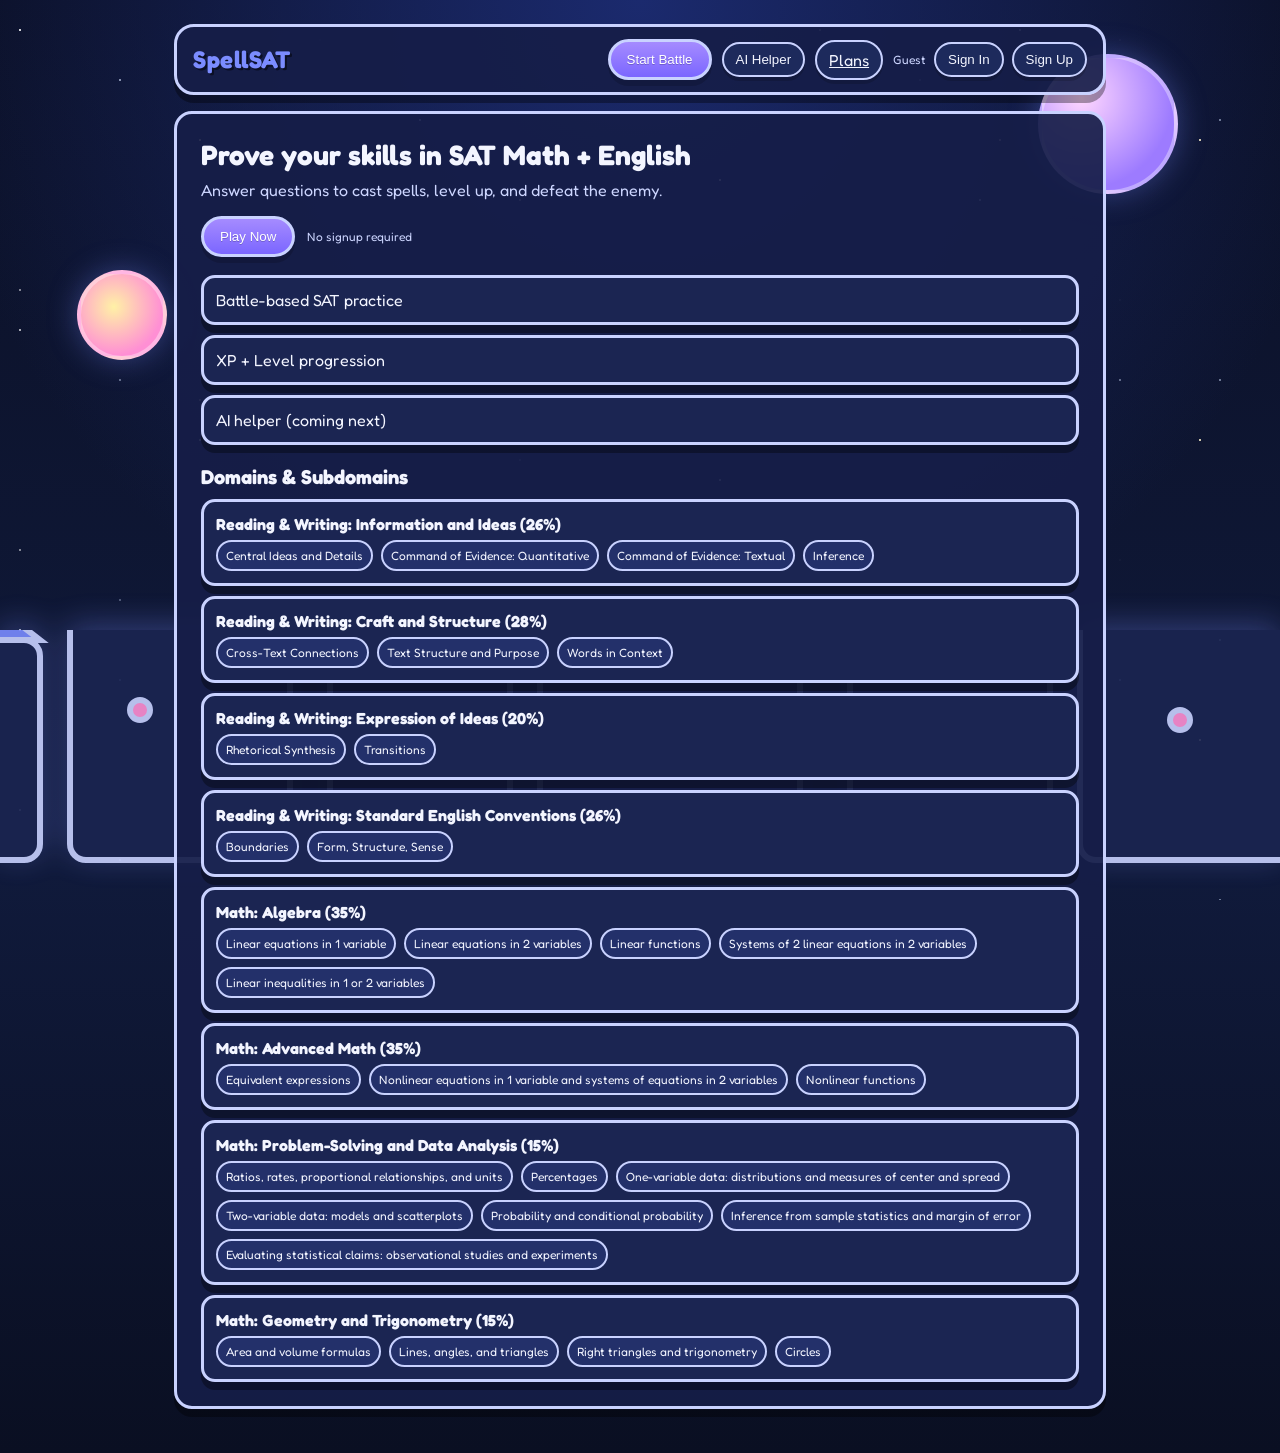
==== index.html @ be2117bb "Add project files" ====
<!doctype html>
<html lang="en">
  <head>
    <meta charset="UTF-8" />
    <meta name="viewport" content="width=device-width, initial-scale=1.0"/>
    <title>SpellSAT Battle</title>
    <link rel="preconnect" href="https://fonts.googleapis.com" />
    <link rel="preconnect" href="https://fonts.gstatic.com" crossorigin />
    <link href="https://fonts.googleapis.com/css2?family=Fredoka:wght@400;600;700&display=swap" rel="stylesheet" />
    <link rel="stylesheet" href="styles.css" />
  </head>
  <body>
    <div class="space-sky" aria-hidden="true">
      <div class="stars stars-1"></div>
      <div class="stars stars-2"></div>
      <div class="planet planet-1"></div>
      <div class="planet planet-2"></div>
      <div class="planet planet-3"></div>
      <div class="celestial-city"></div>
    </div>
    <main class="container">
      <header class="topbar">
        <div class="logo">SpellSAT</div>
        <div class="top-actions">
          <button id="startBtn" class="primary">Start Battle</button>
          <button id="aiToggleBtn" class="ghost">AI Helper</button>
          <a href="subscription.html" class="ghost">Plans</a>
          <button id="copyLinkBtn" class="ghost hidden">Copy Challenge Link</button>
          <div class="auth">
            <span id="userLabel" class="muted">Guest</span>
            <button id="signInBtn" class="ghost">Sign In</button>
            <button id="signUpBtn" class="ghost">Sign Up</button>
            <button id="signOutBtn" class="ghost hidden">Sign Out</button>
          </div>
        </div>
      </header>

      <section id="landing" class="landing">
        <div class="hero">
          <h1>Prove your skills in SAT Math + English</h1>
          <p>Answer questions to cast spells, level up, and defeat the enemy.</p>
          <div class="hero-cta">
            <button id="startBtnHero" class="primary">Play Now</button>
            <span class="muted">No signup required</span>
          </div>
        </div>
        <div class="features">
          <div class="feature-card">Battle-based SAT practice</div>
          <div class="feature-card">XP + Level progression</div>
          <div class="feature-card">AI helper (coming next)</div>
        </div>
        <div class="domain-section">
          <h2>Domains & Subdomains</h2>
          <div id="domainList" class="domain-list"></div>
        </div>
      </section>

      <section id="gameView" class="hidden">
        <nav class="tab-bar" aria-label="Game tabs">
          <button class="tab-btn active" data-tab="battleTab" type="button">Battle</button>
          <button class="tab-btn" data-tab="optionsTab" type="button">Options</button>
        </nav>

        <section id="battleTab" class="tab-panel">
          <section class="practice-panel">
            <div class="practice-row">
              <div class="practice-group">
                <label for="subjectSelect">Section</label>
                <select id="subjectSelect"></select>
              </div>
              <div class="practice-group">
                <label for="domainSelect">Domain</label>
                <select id="domainSelect"></select>
              </div>
              <div class="practice-group">
                <label for="subdomainSelect">Subdomain</label>
                <select id="subdomainSelect"></select>
              </div>
              <div class="practice-group">
                <label for="battleModeSelect">Battle Mode</label>
                <select id="battleModeSelect">
                  <option value="bot">AI Bot</option>
                  <option value="dragon">Dragon</option>
                  <option value="friend">Friend</option>
                </select>
              </div>
              <button id="startRoundBtn" class="primary">Start Round</button>
            </div>
            <div id="selectionStats" class="selection-stats"></div>
          </section>

          <section class="battle" id="battleArena">
        <div class="fighter">
          <div class="label">You</div>
          <div class="avatar" id="playerAvatar">
            <div class="avatar-hair"></div>
            <div class="avatar-face"></div>
            <div class="avatar-eyes"></div>
            <div class="avatar-mouth"></div>
            <div class="avatar-accessory"></div>
            <div class="avatar-body"></div>
          </div>
          <div class="pet-display">
            <div class="pet" id="playerPet"></div>
            <span id="playerPetName">Owl</span>
          </div>
          <div class="hp-bar">
            <div id="playerHPFill" class="hp-fill"></div>
          </div>
          <div id="playerHPText" class="hp-text">HP 100</div>
        </div>

        <div class="vs">VS</div>
        <div class="sword-slash" id="swordSlash"></div>

        <div class="fighter">
          <div class="label" id="enemyLabel">Enemy</div>
          <div class="enemy-visuals">
            <div class="enemy-icon" id="enemyIcon">🤖</div>
            <div class="dragon hidden" id="dragon">
              <div class="dragon-body"></div>
              <div class="dragon-wing left"></div>
              <div class="dragon-wing right"></div>
              <div class="dragon-head"></div>
              <div class="dragon-fire" id="dragonFire"></div>
            </div>
          </div>
          <div class="hp-bar">
            <div id="enemyHPFill" class="hp-fill"></div>
          </div>
          <div id="enemyHPText" class="hp-text">HP 100</div>
        </div>
      </section>

        <section class="status">
          <div>Level: <span id="levelText">1</span></div>
          <div>XP: <span id="xpText">0</span>/50</div>
          <div>Spell: <span id="spellText">Spark</span></div>
          <div>Time: <span id="timeText">0:00</span></div>
          <div>Streak: <span id="streakText">0</span> days</div>
          <div>Consistency: <span id="consistencyText">0</span> days</div>
        </section>

        <section class="question-card">
          <div id="questionText" class="question">Loading...</div>
          <div id="answers" class="answers"></div>
        </section>

        <section id="aiPanel" class="ai-helper floating hidden">
          <div id="aiDragHandle" class="ai-header">
            <div class="ai-title">AI Helper</div>
            <div class="ai-header-actions">
              <div class="ai-badge">SAT-only • Demo mode</div>
              <button id="aiCloseBtn" class="ghost">Close</button>
            </div>
          </div>
          <p class="muted">Ask for a hint or explanation for the current question.</p>
          <textarea id="aiInput" rows="3" placeholder="Example: Give me a hint for this question"></textarea>
          <div class="ai-actions">
            <button id="aiHintBtn" class="ghost">Hint</button>
            <button id="aiExplainBtn" class="primary">Explain</button>
          </div>
          <div id="aiResponse" class="ai-response"></div>
        </section>

        <section id="message" class="message"></section>

        <section id="endScreen" class="end-screen hidden">
          <h2 id="endTitle">You Win 🎉</h2>
          <p id="endStats"></p>
          <button id="playAgainBtn" class="primary">Play Again</button>
        </section>
        </section>

        <section id="optionsTab" class="tab-panel hidden">
          <section class="avatar-panel">
          <h3>Your Character</h3>
          <div class="avatar-customizer">
            <div class="avatar-preview">
              <div class="avatar" id="avatarPreview">
                <div class="avatar-hair"></div>
                <div class="avatar-face"></div>
                <div class="avatar-eyes"></div>
                <div class="avatar-mouth"></div>
                <div class="avatar-accessory"></div>
                <div class="avatar-body"></div>
              </div>
              <div class="pet-preview">
                <div class="pet" id="petPreview"></div>
                <span id="petPreviewName">Owl</span>
              </div>
            </div>
            <div class="avatar-controls">
              <label for="genderSelect">Gender</label>
              <select id="genderSelect">
                <option value="neutral">Neutral</option>
                <option value="boy">Boy</option>
                <option value="girl">Girl</option>
              </select>

              <label for="skinColor">Skin</label>
              <input id="skinColor" type="color" value="#f2c9a0" />

              <label for="hairColor">Hair</label>
              <input id="hairColor" type="color" value="#3b2f2f" />

              <label for="outfitColor">Outfit</label>
              <input id="outfitColor" type="color" value="#8a7bff" />

              <label for="accessorySelect">Accessory</label>
              <select id="accessorySelect">
                <option value="none">None</option>
                <option value="hat">Hat</option>
                <option value="glasses">Glasses</option>
                <option value="crown">Crown</option>
              </select>

              <label for="petSelect">Pet</label>
              <select id="petSelect">
                <option value="owl">Owl</option>
                <option value="cat">Cat</option>
                <option value="dog">Dog</option>
                <option value="dragon">Dragon</option>
                <option value="fox">Fox</option>
                <option value="turtle">Turtle</option>
              </select>

              <label for="petColor">Pet Color</label>
              <input id="petColor" type="color" value="#7cf9a2" />

              <label for="friendIconSelect">Friend Icon</label>
              <select id="friendIconSelect">
                <option value="wizard">Wizard</option>
                <option value="knight">Knight</option>
                <option value="archer">Archer</option>
                <option value="alien">Alien</option>
                <option value="robot">Robot</option>
                <option value="cat">Cat</option>
              </select>
            </div>
          </div>
          </section>

          <section class="progress-panel">
            <h3>Progress Tracker</h3>
            <div id="progressList"></div>
          </section>
        </section>

        <div id="levelUpPopup" class="levelup hidden">LEVEL UP!</div>
        <canvas id="confettiCanvas"></canvas>
      </section>

    </main>

    <script src="app.js"></script>
  </body>
</html>
---- styles.css ----
* { box-sizing: border-box; }
:root {
  --bg-space: #0b1026;
  --bg-space-deep: #101a3b;
  --panel: rgba(22, 30, 72, 0.92);
  --panel-strong: #1d2a5c;
  --ink: #f3f5ff;
  --accent: #7b8cff;
  --accent-2: #ff8fd4;
  --accent-3: #7cf2b6;
  --outline: #c9d2ff;
  --shadow: 0 8px 0 rgba(0, 0, 0, 0.35);
}
body {
  margin: 0;
  font-family: "Fredoka", system-ui, -apple-system, Segoe UI, sans-serif;
  color: var(--ink);
  background:
    radial-gradient(circle at top, #1b2a6e 0%, rgba(27, 42, 110, 0) 45%),
    linear-gradient(180deg, var(--bg-space) 0%, var(--bg-space-deep) 60%, #0a0f22 100%);
  position: relative;
}
.space-sky {
  position: fixed;
  inset: 0;
  pointer-events: none;
  z-index: 0;
}
.stars {
  position: absolute;
  inset: 0;
  background-image:
    radial-gradient(2px 2px at 20px 30px, #ffffffcc 40%, transparent 60%),
    radial-gradient(1.5px 1.5px at 120px 80px, #d6e4ffcc 40%, transparent 60%),
    radial-gradient(1.8px 1.8px at 200px 140px, #fff4cc 40%, transparent 60%),
    radial-gradient(1.2px 1.2px at 320px 40px, #ffffffcc 40%, transparent 60%),
    radial-gradient(2px 2px at 420px 120px, #d6e4ffcc 40%, transparent 60%),
    radial-gradient(1.4px 1.4px at 520px 200px, #fff 40%, transparent 60%),
    radial-gradient(1.6px 1.6px at 640px 60px, #cfd8ffcc 40%, transparent 60%),
    radial-gradient(2px 2px at 720px 180px, #ffffffcc 40%, transparent 60%),
    radial-gradient(1.2px 1.2px at 860px 90px, #fff 40%, transparent 60%),
    radial-gradient(1.8px 1.8px at 980px 200px, #e8f0ffcc 40%, transparent 60%);
  opacity: 0.8;
  background-size: 1000px 300px;
  animation: twinkle 6s linear infinite;
}
.stars-2 {
  opacity: 0.6;
  background-size: 800px 260px;
  animation-duration: 10s;
}
.planet {
  position: absolute;
  border-radius: 50%;
  border: 4px solid rgba(255, 255, 255, 0.35);
  box-shadow: 0 0 30px rgba(123, 140, 255, 0.35);
}
.planet-1 {
  width: 140px;
  height: 140px;
  background: radial-gradient(circle at 30% 30%, #ffd6ff, #9d7bff 70%);
  top: 6vh;
  right: 8vw;
}
.planet-2 {
  width: 90px;
  height: 90px;
  background: radial-gradient(circle at 40% 40%, #fff1a6, #ff8fd4 70%);
  top: 30vh;
  left: 6vw;
}
.planet-3 {
  width: 60px;
  height: 60px;
  background: radial-gradient(circle at 40% 40%, #a7f3ff, #59b7ff 70%);
  bottom: 14vh;
  right: 18vw;
}
.celestial-city {
  position: absolute;
  left: 0;
  right: 0;
  bottom: 0;
  height: 30vh;
  background-image:
    url("data:image/svg+xml;utf8,<svg xmlns='http://www.w3.org/2000/svg' width='1600' height='400' viewBox='0 0 1600 400'><rect width='1600' height='400' fill='none'/><g fill='%231b2552' stroke='%23c9d2ff' stroke-width='6'><rect x='20' y='140' width='180' height='220' rx='16'/><rect x='230' y='100' width='220' height='260' rx='16'/><rect x='490' y='160' width='180' height='200' rx='16'/><rect x='700' y='80' width='260' height='280' rx='16'/><rect x='1010' y='140' width='200' height='220' rx='16'/><rect x='1240' y='110' width='240' height='250' rx='16'/></g><g fill='%237b8cff' stroke='%23c9d2ff' stroke-width='6'><polygon points='20,140 110,70 200,140'/><polygon points='230,100 340,30 450,100'/><polygon points='490,160 580,120 670,160'/><polygon points='700,80 830,10 960,80'/><polygon points='1010,140 1110,90 1210,140'/><polygon points='1240,110 1360,40 1480,110'/></g><g fill='%23ff8fd4' stroke='%23c9d2ff' stroke-width='6'><circle cx='120' cy='220' r='10'/><circle cx='300' cy='210' r='10'/><circle cx='540' cy='240' r='10'/><circle cx='760' cy='210' r='10'/><circle cx='1080' cy='240' r='10'/><circle cx='1340' cy='220' r='10'/></g></svg>");
  background-repeat: repeat-x;
  background-position: bottom center;
  background-size: 1600px 400px;
  filter: drop-shadow(0 -6px 16px rgba(123, 140, 255, 0.35));
  opacity: 0.9;
}
@keyframes twinkle {
  0%, 100% { opacity: 0.7; }
  50% { opacity: 1; }
}
.container { max-width: 980px; margin: 0 auto; padding: 24px; position: relative; z-index: 1; }
.topbar {
  display: flex;
  justify-content: space-between;
  align-items: center;
  margin-bottom: 16px;
  background: var(--panel);
  border: 3px solid var(--outline);
  border-radius: 20px;
  padding: 12px 16px;
  box-shadow: var(--shadow);
}
.logo {
  font-weight: 800;
  font-size: 24px;
  letter-spacing: 0.5px;
  color: var(--accent);
  text-shadow: 2px 2px 0 #0b0f24;
}
.top-actions { display: flex; gap: 10px; align-items: center; flex-wrap: wrap; }
.auth { display: flex; gap: 8px; align-items: center; }
.tab-bar {
  display: flex;
  gap: 10px;
  margin: 6px 0 14px;
}
.tab-btn {
  background: #1b2552;
  border: 2px solid var(--outline);
  color: #cdd6ff;
  padding: 8px 14px;
  border-radius: 999px;
  cursor: pointer;
  box-shadow: 0 4px 0 rgba(0, 0, 0, 0.18);
  transition: transform 0.06s ease, box-shadow 0.06s ease;
}
.tab-btn:hover { transform: translateY(-1px); }
.tab-btn:active { transform: translateY(2px); box-shadow: 0 2px 0 rgba(0, 0, 0, 0.18); }
.tab-btn.active {
  background: linear-gradient(180deg, #a58bff, #7b66ff);
  color: #fff;
}
.tab-panel { display: block; }
.ghost {
  background: var(--panel-strong);
  border: 2px solid var(--outline);
  color: var(--ink);
  padding: 8px 12px;
  border-radius: 999px;
  cursor: pointer;
  box-shadow: 0 4px 0 rgba(0, 0, 0, 0.15);
  transition: transform 0.06s ease, box-shadow 0.06s ease;
}
.ghost:hover { transform: translateY(-1px); }
.ghost:active { transform: translateY(2px); box-shadow: 0 2px 0 rgba(0, 0, 0, 0.15); }
.battle {
  display: grid;
  grid-template-columns: 1fr auto 1fr;
  gap: 16px;
  align-items: center;
  margin-bottom: 16px;
  position: relative;
}
.enemy-visuals {
  display: grid;
  place-items: center;
  min-height: 120px;
}
.enemy-icon {
  width: 76px;
  height: 76px;
  border-radius: 20px;
  border: 3px solid var(--outline);
  background: #1b2552;
  display: grid;
  place-items: center;
  font-size: 34px;
  box-shadow: var(--shadow);
}
.fighter {
  background: var(--panel);
  padding: 14px;
  border-radius: 16px;
  border: 3px solid var(--outline);
  box-shadow: var(--shadow);
}
.label { font-weight: 700; margin-bottom: 6px; }
.avatar {
  --skin: #f2c9a0;
  --hair: #3b2f2f;
  --outfit: #8a7bff;
  --pet: #7cf9a2;
  width: 64px;
  height: 64px;
  position: relative;
  margin: 6px 0 10px;
}
.avatar-face {
  position: absolute;
  inset: 12px 14px 22px 14px;
  background: var(--skin);
  border: 3px solid var(--outline);
  border-radius: 12px;
}
.avatar-eyes {
  position: absolute;
  top: 26px;
  left: 22px;
  width: 6px;
  height: 6px;
  background: #1b1b36;
  border-radius: 50%;
  box-shadow: 14px 0 0 #1b1b36;
}
.avatar-mouth {
  position: absolute;
  top: 34px;
  left: 26px;
  width: 12px;
  height: 6px;
  border-bottom: 3px solid #1b1b36;
  border-radius: 0 0 10px 10px;
}
.avatar-hair {
  position: absolute;
  inset: 6px 10px 32px 10px;
  background: var(--hair);
  border: 3px solid var(--outline);
  border-bottom: none;
  border-radius: 14px 14px 10px 10px;
}
.avatar-body {
  position: absolute;
  left: 10px;
  right: 10px;
  bottom: 0;
  height: 20px;
  background: var(--outfit);
  border: 3px solid var(--outline);
  border-radius: 12px 12px 14px 14px;
}
.avatar-accessory {
  position: absolute;
  inset: 8px 12px auto 12px;
  height: 16px;
  border-radius: 999px;
  display: none;
}
.avatar.hat .avatar-accessory {
  display: block;
  background: #ffd166;
  border: 3px solid var(--outline);
}
.avatar.glasses .avatar-accessory {
  display: block;
  border: 3px solid var(--outline);
  background: transparent;
  box-shadow:
    16px 0 0 0 transparent,
    16px 0 0 3px var(--outline);
}
.avatar.crown .avatar-accessory {
  display: block;
  background: #ffe066;
  border: 3px solid var(--outline);
  clip-path: polygon(0 100%, 12% 20%, 25% 100%, 50% 20%, 75% 100%, 88% 20%, 100% 100%);
}
.avatar.gender-boy .avatar-hair { border-radius: 8px 8px 10px 10px; }
.avatar.gender-girl .avatar-hair { inset: 6px 8px 26px 8px; border-radius: 16px; }
.avatar-preview .avatar { width: 88px; height: 88px; }
.pet-display,
.pet-preview {
  display: flex;
  align-items: center;
  gap: 8px;
  margin-top: 6px;
  font-size: 12px;
  color: #cdd6ff;
}
.pet {
  width: 34px;
  height: 34px;
  border-radius: 12px;
  background: var(--pet);
  border: 3px solid var(--outline);
  position: relative;
  box-shadow: 0 4px 0 rgba(0, 0, 0, 0.2);
}
.pet.none { display: none; }
.pet::after {
  content: "";
  position: absolute;
  top: 12px;
  left: 10px;
  width: 4px;
  height: 4px;
  background: #1b1b36;
  border-radius: 50%;
  box-shadow: 10px 0 0 #1b1b36;
}
.pet.owl { border-radius: 50%; }
.pet.owl::before {
  content: "";
  position: absolute;
  top: 18px;
  left: 9px;
  width: 16px;
  height: 6px;
  border-bottom: 3px solid #1b1b36;
  border-radius: 0 0 10px 10px;
}
.pet.cat::before,
.pet.cat::after {
  content: "";
  position: absolute;
  top: -8px;
  width: 10px;
  height: 10px;
  background: var(--pet);
  border: 3px solid var(--outline);
  border-bottom: none;
  border-radius: 6px 6px 0 0;
}
.pet.cat::before { left: 2px; }
.pet.cat::after { right: 2px; }
.pet.dog::before,
.pet.dog::after {
  content: "";
  position: absolute;
  top: -2px;
  width: 8px;
  height: 12px;
  background: var(--pet);
  border: 3px solid var(--outline);
  border-radius: 8px;
}
.pet.dog::before { left: -2px; }
.pet.dog::after { right: -2px; }
.pet.dragon::before {
  content: "";
  position: absolute;
  top: -8px;
  left: 6px;
  width: 22px;
  height: 10px;
  background: #ffd166;
  border: 3px solid var(--outline);
  clip-path: polygon(0 100%, 20% 10%, 40% 100%, 60% 10%, 80% 100%, 100% 10%);
}
.pet.fox::before,
.pet.fox::after {
  content: "";
  position: absolute;
  top: -6px;
  width: 10px;
  height: 10px;
  background: #ffb87a;
  border: 3px solid var(--outline);
  border-bottom: none;
  border-radius: 8px 8px 0 0;
}
.pet.fox::before { left: 1px; }
.pet.fox::after { right: 1px; }
.pet.turtle::before {
  content: "";
  position: absolute;
  inset: 6px;
  border: 3px solid rgba(0,0,0,0.2);
  border-radius: 10px;
}
.hp-bar {
  width: 100%;
  height: 18px;
  background: #2a366b;
  border-radius: 999px;
  border: 2px solid var(--outline);
  overflow: hidden;
}
.hp-fill { height: 100%; background: linear-gradient(90deg, #7cf9a2, #3cd67b); transition: width 0.2s; }
.hp-text { margin-top: 6px; font-size: 12px; color: #cdd6ff; }
.vs {
  font-weight: 800;
  color: var(--accent);
  background: var(--panel);
  border: 3px solid var(--outline);
  border-radius: 999px;
  padding: 6px 12px;
  box-shadow: var(--shadow);
}

.status {
  display: flex;
  flex-wrap: wrap;
  gap: 10px 16px;
  justify-content: space-between;
  background: var(--panel);
  padding: 12px 14px;
  border-radius: 16px;
  margin-bottom: 16px;
  border: 3px solid var(--outline);
  box-shadow: var(--shadow);
}

.question-card {
  background: var(--panel);
  padding: 20px;
  border-radius: 18px;
  margin-bottom: 12px;
  border: 3px solid var(--outline);
  box-shadow: var(--shadow);
}
.question { font-size: 18px; margin-bottom: 14px; }
.answers { display: grid; gap: 10px; }
.answer-btn {
  background: #23306a;
  border: 3px solid var(--outline);
  color: var(--ink);
  padding: 12px;
  border-radius: 14px;
  text-align: left;
  cursor: pointer;
  box-shadow: 0 6px 0 rgba(0, 0, 0, 0.12);
  transition: transform 0.06s ease, box-shadow 0.06s ease;
}
.answer-btn:hover { transform: translateY(-1px); }
.answer-btn:active { transform: translateY(2px); box-shadow: 0 3px 0 rgba(0, 0, 0, 0.12); }

.message { min-height: 28px; margin: 8px 0 4px; text-align: center; font-weight: 700; }
.message.attack { color: #7cf2b6; }
.message.ouch { color: #ff8a8a; }

.end-screen {
  background: var(--panel);
  padding: 20px;
  border-radius: 16px;
  text-align: center;
  border: 3px solid var(--outline);
  box-shadow: var(--shadow);
}

.ai-helper {
  background: var(--panel);
  border: 3px solid var(--outline);
  padding: 16px;
  border-radius: 16px;
  margin-bottom: 12px;
  box-shadow: var(--shadow);
}
.ai-header {
  display: flex;
  justify-content: space-between;
  align-items: center;
  margin-bottom: 6px;
  cursor: grab;
}
.ai-header:active { cursor: grabbing; }
.ai-title { font-weight: 700; }
.ai-badge {
  font-size: 12px;
  color: var(--ink);
  border: 2px solid var(--outline);
  padding: 4px 8px;
  border-radius: 999px;
  background: #23306a;
}
.ai-helper textarea {
  width: 100%;
  background: #1b2552;
  color: var(--ink);
  border: 2px solid var(--outline);
  border-radius: 10px;
  padding: 10px;
  resize: vertical;
}
.ai-actions {
  display: flex;
  gap: 8px;
  margin: 10px 0 8px;
}
.ai-response {
  min-height: 40px;
  background: #1b2552;
  border: 2px dashed var(--outline);
  border-radius: 10px;
  padding: 10px;
  color: var(--ink);
  font-size: 14px;
}
.ai-header-actions {
  display: flex;
  align-items: center;
  gap: 8px;
}
.ai-helper.floating {
  position: fixed;
  right: 24px;
  bottom: 24px;
  width: min(360px, 92vw);
  z-index: 40;
  margin-bottom: 0;
}
.primary {
  background: linear-gradient(180deg, #a58bff, #7b66ff);
  border: 3px solid var(--outline);
  color: #fff;
  padding: 10px 16px;
  border-radius: 999px;
  cursor: pointer;
  box-shadow: 0 6px 0 rgba(0, 0, 0, 0.15);
  text-shadow: 0 1px 0 rgba(0, 0, 0, 0.2);
  transition: transform 0.06s ease, box-shadow 0.06s ease;
}
.primary:hover { transform: translateY(-1px); }
.primary:active { transform: translateY(2px); box-shadow: 0 3px 0 rgba(0, 0, 0, 0.15); }

.levelup {
  position: fixed;
  top: 20px;
  left: 50%;
  transform: translateX(-50%);
  background: var(--panel);
  padding: 10px 18px;
  border-radius: 999px;
  font-weight: 800;
  border: 3px solid var(--outline);
  box-shadow: var(--shadow);
}
.hidden { display: none; }
.muted { color: #cdd6ff; font-size: 12px; }

.landing {
  background: var(--panel);
  border-radius: 18px;
  padding: 24px;
  margin-bottom: 20px;
  border: 3px solid var(--outline);
  box-shadow: var(--shadow);
}
.hero h1 { margin: 0 0 8px; font-size: 28px; }
.hero p { margin: 0 0 16px; color: #cdd6ff; }
.hero-cta { display: flex; gap: 12px; align-items: center; }
.features { display: grid; gap: 10px; margin-top: 18px; }
.feature-card {
  background: #1b2552;
  border: 3px solid var(--outline);
  padding: 12px;
  border-radius: 14px;
  box-shadow: var(--shadow);
}

.domain-section { margin-top: 20px; }
.domain-section h2 { margin: 0 0 10px; font-size: 20px; }
.domain-list { display: grid; gap: 10px; }
.domain-card {
  background: #1b2552;
  border: 3px solid var(--outline);
  border-radius: 14px;
  padding: 12px;
  box-shadow: var(--shadow);
}
.domain-title { font-weight: 700; margin-bottom: 6px; }
.subdomain-list { display: flex; flex-wrap: wrap; gap: 8px; }
.subdomain-pill {
  background: #23306a;
  border: 2px solid var(--outline);
  padding: 6px 8px;
  border-radius: 999px;
  font-size: 12px;
}

.practice-panel {
  background: var(--panel);
  border-radius: 16px;
  padding: 12px;
  margin-bottom: 16px;
  border: 3px solid var(--outline);
  box-shadow: var(--shadow);
}

.avatar-panel {
  margin-top: 16px;
  background: var(--panel);
  border-radius: 16px;
  padding: 12px;
  border: 3px solid var(--outline);
  box-shadow: var(--shadow);
}
.avatar-customizer {
  display: grid;
  grid-template-columns: 120px 1fr;
  gap: 12px;
  align-items: center;
}
.avatar-preview {
  background: #1b2552;
  border: 3px solid var(--outline);
  border-radius: 16px;
  padding: 10px;
  display: grid;
  place-items: center;
  box-shadow: var(--shadow);
}
.pet-preview {
  margin-top: 8px;
  padding: 4px 10px;
  border-radius: 999px;
  background: #1b2552;
  border: 2px solid var(--outline);
  font-size: 12px;
}
.pet-display {
  display: inline-flex;
  align-items: center;
  gap: 6px;
  padding: 4px 10px;
  border-radius: 999px;
  background: #1b2552;
  border: 2px solid var(--outline);
  font-size: 12px;
  margin-bottom: 8px;
}
.avatar-controls {
  display: grid;
  grid-template-columns: repeat(2, minmax(0, 1fr));
  gap: 8px 12px;
  align-items: center;
}
.avatar-controls label { font-size: 12px; color: #cdd6ff; }
.avatar-controls input,
.avatar-controls select {
  background: #1b2552;
  color: var(--ink);
  border: 2px solid var(--outline);
  border-radius: 8px;
  padding: 6px;
}
.practice-row {
  display: grid;
  grid-template-columns: repeat(4, minmax(0, 1fr)) auto;
  gap: 10px;
  align-items: end;
}
.practice-group { display: flex; flex-direction: column; gap: 6px; }
.practice-group label { font-size: 12px; color: #cdd6ff; }
.practice-group select {
  background: #1b2552;
  color: var(--ink);
  border: 2px solid var(--outline);
  padding: 8px;
  border-radius: 8px;
}
.selection-stats { margin-top: 10px; color: #cdd6ff; font-size: 12px; }

.progress-panel {
  margin-top: 16px;
  background: var(--panel);
  border-radius: 16px;
  padding: 12px;
  border: 3px solid var(--outline);
  box-shadow: var(--shadow);
}
.progress-panel h3 { margin: 0 0 10px; }
.progress-domain { margin-bottom: 10px; }
.progress-domain-title { font-weight: 700; margin-bottom: 6px; }
.progress-item {
  display: flex;
  justify-content: space-between;
  padding: 6px 0;
  border-bottom: 2px dashed rgba(255, 255, 255, 0.15);
  font-size: 13px;
}
.progress-item:last-child { border-bottom: none; }


.shake { animation: shake 0.25s; }
@keyframes shake {
  0% { transform: translateX(0); }
  25% { transform: translateX(-8px); }
  50% { transform: translateX(8px); }
  75% { transform: translateX(-8px); }
  100% { transform: translateX(0); }
}

.sword-slash {
  position: absolute;
  left: 50%;
  top: 20%;
  width: 200px;
  height: 6px;
  background: linear-gradient(90deg, transparent, #ffffff, #a58bff, transparent);
  border-radius: 999px;
  transform: translateX(-50%) rotate(-12deg) scaleX(0);
  opacity: 0;
  pointer-events: none;
  filter: drop-shadow(0 0 8px rgba(255, 255, 255, 0.6));
}
.battle.sword-attack .sword-slash {
  animation: swordSlash 0.45s ease-out;
}
@keyframes swordSlash {
  0% { opacity: 0; transform: translateX(-50%) rotate(-12deg) scaleX(0); }
  40% { opacity: 1; transform: translateX(-50%) rotate(-12deg) scaleX(1); }
  100% { opacity: 0; transform: translateX(-50%) rotate(-12deg) scaleX(1.2); }
}

.dragon {
  position: relative;
  width: 160px;
  height: 120px;
  animation: dragonFloat 3s ease-in-out infinite;
}
.dragon-body {
  position: absolute;
  left: 20px;
  top: 40px;
  width: 120px;
  height: 50px;
  background: #d44b4b;
  border: 3px solid var(--outline);
  border-radius: 40px;
  box-shadow: var(--shadow);
}
.dragon-head {
  position: absolute;
  left: 0;
  top: 30px;
  width: 46px;
  height: 36px;
  background: #d44b4b;
  border: 3px solid var(--outline);
  border-radius: 16px 16px 12px 12px;
}
.dragon-head::after {
  content: "";
  position: absolute;
  right: -8px;
  top: 12px;
  width: 10px;
  height: 10px;
  background: #ffd166;
  border: 3px solid var(--outline);
  border-radius: 4px;
}
.dragon-wing {
  position: absolute;
  top: 12px;
  width: 70px;
  height: 50px;
  background: #ff8ecb;
  border: 3px solid var(--outline);
  border-radius: 60px 60px 10px 10px;
  animation: wingFlap 1.1s ease-in-out infinite;
}
.dragon-wing.left { left: 30px; transform-origin: bottom right; }
.dragon-wing.right { right: 10px; transform-origin: bottom left; animation-delay: 0.1s; }
.dragon-fire {
  position: absolute;
  left: -34px;
  top: 40px;
  width: 60px;
  height: 16px;
  background: linear-gradient(90deg, #ffd166, #ff7b7b, transparent);
  border-radius: 999px;
  opacity: 0;
  transform: scaleX(0);
  transform-origin: right center;
}
.dragon.fire .dragon-fire {
  animation: dragonFire 0.55s ease-out;
}
@keyframes dragonFire {
  0% { opacity: 0; transform: scaleX(0); }
  40% { opacity: 1; transform: scaleX(1); }
  100% { opacity: 0; transform: scaleX(1.2); }
}
@keyframes dragonFloat {
  0% { transform: translateY(0); }
  50% { transform: translateY(-6px); }
  100% { transform: translateY(0); }
}
@keyframes wingFlap {
  0% { transform: rotate(0deg); }
  50% { transform: rotate(12deg); }
  100% { transform: rotate(0deg); }
}

#confettiCanvas {
  position: fixed;
  inset: 0;
  pointer-events: none;
}
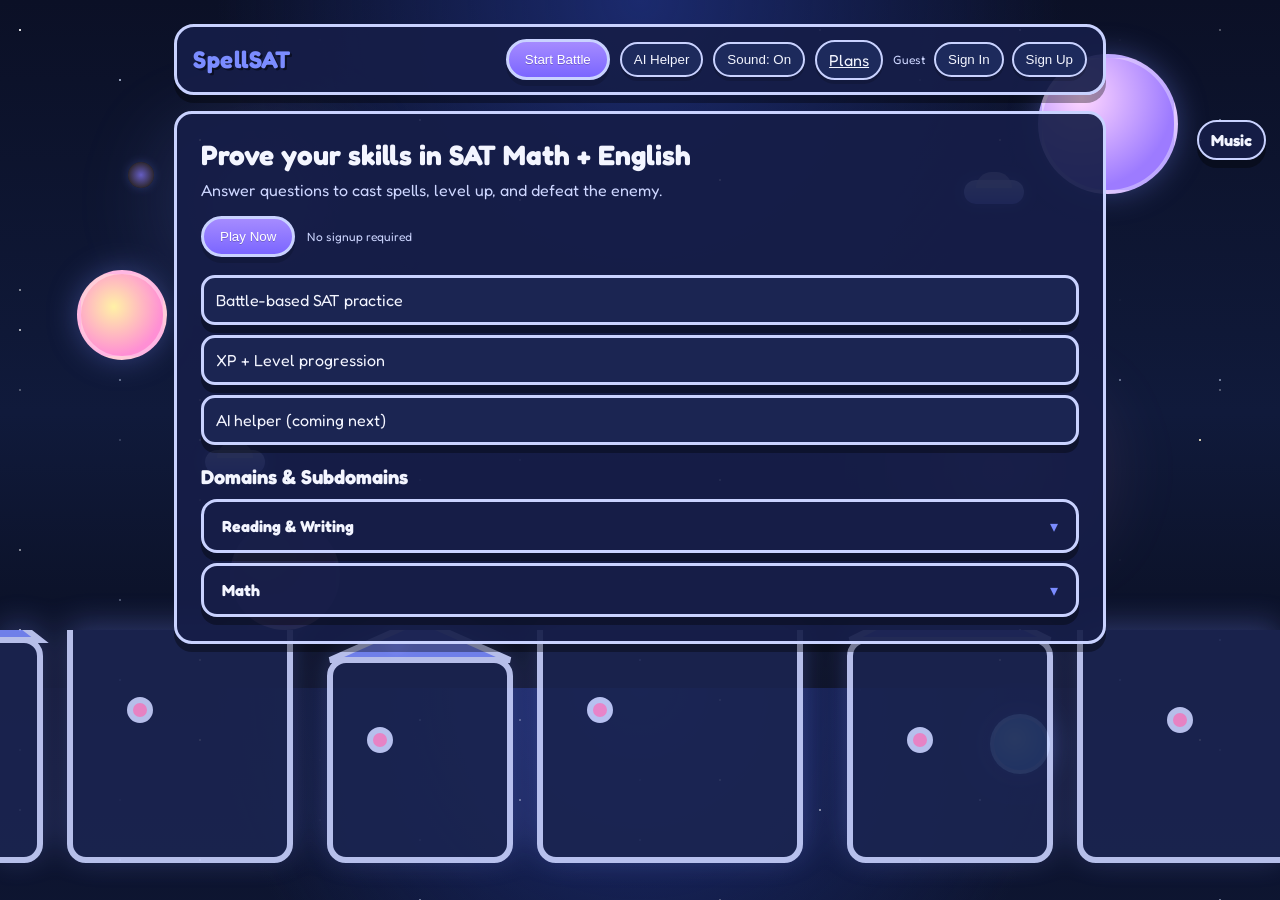
==== commit fabc451b: "Enhance UI, gameplay, and achievements" ====
--- a/index.html
+++ b/index.html
@@ -13,9 +13,25 @@
     <div class="space-sky" aria-hidden="true">
       <div class="stars stars-1"></div>
       <div class="stars stars-2"></div>
+      <div class="stars stars-3"></div>
       <div class="planet planet-1"></div>
       <div class="planet planet-2"></div>
       <div class="planet planet-3"></div>
+      <div class="planet planet-4"></div>
+      <div class="nebula nebula-1"></div>
+      <div class="nebula nebula-2"></div>
+      <div class="shooting-star shooting-1"></div>
+      <div class="shooting-star shooting-2"></div>
+      <div class="shooting-star shooting-3"></div>
+      <div class="comet comet-1"></div>
+      <div class="comet comet-2"></div>
+      <div class="asteroid asteroid-1"></div>
+      <div class="asteroid asteroid-2"></div>
+      <div class="asteroid asteroid-3"></div>
+      <div class="ufo ufo-1"></div>
+      <div class="ufo ufo-2"></div>
+      <div class="spaceship ship-1"></div>
+      <div class="spaceship ship-2"></div>
       <div class="celestial-city"></div>
     </div>
     <main class="container">
@@ -24,6 +40,7 @@
         <div class="top-actions">
           <button id="startBtn" class="primary">Start Battle</button>
           <button id="aiToggleBtn" class="ghost">AI Helper</button>
+          <button id="soundToggleBtn" class="ghost">Sound: On</button>
           <a href="subscription.html" class="ghost">Plans</a>
           <button id="copyLinkBtn" class="ghost hidden">Copy Challenge Link</button>
           <div class="auth">
@@ -62,7 +79,8 @@
         </nav>
 
         <section id="battleTab" class="tab-panel">
-          <section class="practice-panel">
+          <!-- PRACTICE / SETUP (will hide during battle) -->
+          <section class="practice-panel" id="practicePanel">
             <div class="practice-row">
               <div class="practice-group">
                 <label for="subjectSelect">Section</label>
@@ -89,62 +107,87 @@
             <div id="selectionStats" class="selection-stats"></div>
           </section>
 
-          <section class="battle" id="battleArena">
-        <div class="fighter">
-          <div class="label">You</div>
-          <div class="avatar" id="playerAvatar">
-            <div class="avatar-hair"></div>
-            <div class="avatar-face"></div>
-            <div class="avatar-eyes"></div>
-            <div class="avatar-mouth"></div>
-            <div class="avatar-accessory"></div>
-            <div class="avatar-body"></div>
-          </div>
-          <div class="pet-display">
-            <div class="pet" id="playerPet"></div>
-            <span id="playerPetName">Owl</span>
-          </div>
-          <div class="hp-bar">
-            <div id="playerHPFill" class="hp-fill"></div>
-          </div>
-          <div id="playerHPText" class="hp-text">HP 100</div>
-        </div>
-
-        <div class="vs">VS</div>
-        <div class="sword-slash" id="swordSlash"></div>
-
-        <div class="fighter">
-          <div class="label" id="enemyLabel">Enemy</div>
-          <div class="enemy-visuals">
-            <div class="enemy-icon" id="enemyIcon">🤖</div>
-            <div class="dragon hidden" id="dragon">
-              <div class="dragon-body"></div>
-              <div class="dragon-wing left"></div>
-              <div class="dragon-wing right"></div>
-              <div class="dragon-head"></div>
-              <div class="dragon-fire" id="dragonFire"></div>
-            </div>
-          </div>
-          <div class="hp-bar">
-            <div id="enemyHPFill" class="hp-fill"></div>
-          </div>
-          <div id="enemyHPText" class="hp-text">HP 100</div>
-        </div>
-      </section>
-
-        <section class="status">
-          <div>Level: <span id="levelText">1</span></div>
-          <div>XP: <span id="xpText">0</span>/50</div>
-          <div>Spell: <span id="spellText">Spark</span></div>
-          <div>Time: <span id="timeText">0:00</span></div>
-          <div>Streak: <span id="streakText">0</span> days</div>
-          <div>Consistency: <span id="consistencyText">0</span> days</div>
-        </section>
-
-        <section class="question-card">
-          <div id="questionText" class="question">Loading...</div>
-          <div id="answers" class="answers"></div>
-        </section>
+          <!-- COMBAT LAYOUT -->
+          <section class="combat-layout">
+            <!-- LEFT: QUESTIONS + STATUS -->
+            <div class="combat-left">
+              <section class="status">
+                <div>Level: <span id="levelText">1</span></div>
+                <div>XP: <span id="xpText">0</span>/50</div>
+                <div>Spell: <span id="spellText">Spark</span></div>
+                <div>Time: <span id="timeText">0:00</span></div>
+                <div>Streak: <span id="streakText">0</span> days</div>
+                <div>Consistency: <span id="consistencyText">0</span> days</div>
+              </section>
+
+              <section class="question-card">
+                <div id="questionText" class="question">Loading...</div>
+                <div id="answers" class="answers"></div>
+              </section>
+
+              <section id="message" class="message"></section>
+            </div>
+
+            <!-- RIGHT: BATTLE STAGE -->
+            <div class="combat-right">
+              <section class="battle battle-stage" id="battleArena">
+                <div class="battle-mode-label" id="battleModeLabel">Fighting: Bot</div>
+                <div class="fighter">
+                  <div class="label">You</div>
+                  <div class="avatar" id="playerAvatar">
+                    <div class="avatar-hair"></div>
+                    <div class="avatar-face"></div>
+                    <div class="avatar-eyes"></div>
+                    <div class="avatar-mouth"></div>
+                    <div class="avatar-accessory"></div>
+                    <div class="avatar-body"></div>
+                  </div>
+                  <div class="pet-display">
+                    <div class="pet" id="playerPet"></div>
+                    <span id="playerPetName">Owl</span>
+                  </div>
+                  <div class="hp-bar">
+                    <div id="playerHPFill" class="hp-fill"></div>
+                  </div>
+                  <div id="playerHPText" class="hp-text">HP 100</div>
+                </div>
+
+                <div class="vs">VS</div>
+
+                <!-- BIG SLASH VFX -->
+                <div class="sword-slash" id="swordSlash"></div>
+
+                <!-- PROJECTILES VFX LAYER -->
+                <div class="vfx-layer" id="vfxLayer"></div>
+
+                <div class="fighter">
+                  <div class="label" id="enemyLabel">Enemy</div>
+                  <div class="enemy-visuals">
+                    <div class="enemy-icon" id="enemyIcon">🤖</div>
+                    <div class="dragon hidden" id="dragon">
+                      <div class="dragon-body"></div>
+                      <div class="dragon-wing left"></div>
+                      <div class="dragon-wing right"></div>
+                      <div class="dragon-head"></div>
+                      <div class="dragon-fire" id="dragonFire"></div>
+                    </div>
+                  </div>
+                  <div class="hp-bar">
+                    <div id="enemyHPFill" class="hp-fill"></div>
+                  </div>
+                  <div id="enemyHPText" class="hp-text">HP 100</div>
+                </div>
+              </section>
+            </div>
+          </section>
+
+          <!-- END SCREEN (unchanged) -->
+          <section id="endScreen" class="end-screen hidden">
+            <h2 id="endTitle">You Win 🎉</h2>
+            <p id="endStats"></p>
+            <button id="copyResultsBtn" class="ghost">Copy Results</button>
+            <button id="playAgainBtn" class="primary">Play Again</button>
+          </section>
 
         <section id="aiPanel" class="ai-helper floating hidden">
           <div id="aiDragHandle" class="ai-header">
@@ -163,13 +206,6 @@
           <div id="aiResponse" class="ai-response"></div>
         </section>
 
-        <section id="message" class="message"></section>
-
-        <section id="endScreen" class="end-screen hidden">
-          <h2 id="endTitle">You Win 🎉</h2>
-          <p id="endStats"></p>
-          <button id="playAgainBtn" class="primary">Play Again</button>
-        </section>
         </section>
 
         <section id="optionsTab" class="tab-panel hidden">
@@ -245,6 +281,11 @@
             <h3>Progress Tracker</h3>
             <div id="progressList"></div>
           </section>
+
+          <section class="achievements-panel">
+            <h3>Achievements</h3>
+            <div id="achievementsList" class="achievements-list"></div>
+          </section>
         </section>
 
         <div id="levelUpPopup" class="levelup hidden">LEVEL UP!</div>
@@ -253,6 +294,13 @@
 
     </main>
 
+    <details class="spotify-tab">
+      <summary>Music</summary>
+      <div class="spotify-panel">
+        <iframe data-testid="embed-iframe" style="border-radius:12px" src="https://open.spotify.com/embed/playlist/25etUj4Ux0Z3Of0tpwkCjo?utm_source=generator" width="100%" height="352" frameborder="0" allowfullscreen="" allow="autoplay; clipboard-write; encrypted-media; fullscreen; picture-in-picture" loading="lazy"></iframe>
+      </div>
+    </details>
+
     <script src="app.js"></script>
   </body>
 </html>
--- a/styles.css
+++ b/styles.css
@@ -49,6 +49,11 @@
   background-size: 800px 260px;
   animation-duration: 10s;
 }
+.stars-3 {
+  opacity: 0.35;
+  background-size: 1200px 360px;
+  animation-duration: 16s;
+}
 .planet {
   position: absolute;
   border-radius: 50%;
@@ -76,6 +81,115 @@
   bottom: 14vh;
   right: 18vw;
 }
+.planet-4 {
+  width: 110px;
+  height: 110px;
+  background: radial-gradient(circle at 30% 30%, #ffe6a7, #ff8fd4 70%);
+  bottom: 30vh;
+  left: 18vw;
+  opacity: 0.85;
+  animation: slowFloat 9s ease-in-out infinite;
+}
+.nebula {
+  position: absolute;
+  width: 360px;
+  height: 220px;
+  border-radius: 50%;
+  filter: blur(20px);
+  opacity: 0.35;
+  mix-blend-mode: screen;
+}
+.nebula-1 {
+  left: 6vw;
+  top: 10vh;
+  background: radial-gradient(circle, rgba(123,140,255,0.55), transparent 70%);
+  animation: nebulaPulse 8s ease-in-out infinite;
+}
+.nebula-2 {
+  right: 8vw;
+  top: 40vh;
+  background: radial-gradient(circle, rgba(255,143,212,0.5), transparent 70%);
+  animation: nebulaPulse 10s ease-in-out infinite;
+}
+.shooting-star {
+  position: absolute;
+  width: 140px;
+  height: 2px;
+  background: linear-gradient(90deg, rgba(255,255,255,0.9), transparent);
+  opacity: 0.6;
+  transform: rotate(-20deg);
+  animation: shooting 6s linear infinite;
+}
+.shooting-1 { top: 8vh; left: -20vw; animation-delay: 0s; }
+.shooting-2 { top: 28vh; left: -30vw; animation-delay: 2s; }
+.shooting-3 { top: 54vh; left: -25vw; animation-delay: 4s; }
+.comet {
+  position: absolute;
+  width: 220px;
+  height: 4px;
+  background: linear-gradient(90deg, rgba(255,255,255,0.9), rgba(123,140,255,0.2), transparent);
+  border-radius: 999px;
+  opacity: 0.5;
+  transform: rotate(-12deg);
+  animation: comet 12s linear infinite;
+}
+.comet-1 { top: 12vh; right: -30vw; animation-delay: 1s; }
+.comet-2 { top: 62vh; right: -40vw; animation-delay: 6s; }
+.asteroid {
+  position: absolute;
+  width: 26px;
+  height: 26px;
+  background: radial-gradient(circle, #8a7bff, #3b2f2f 70%);
+  border-radius: 50%;
+  opacity: 0.7;
+  box-shadow: 0 0 10px rgba(123,140,255,0.35);
+  animation: drift 14s linear infinite;
+}
+.asteroid-1 { top: 18vh; left: 10vw; animation-delay: 0s; }
+.asteroid-2 { top: 46vh; left: 70vw; animation-delay: 4s; }
+.asteroid-3 { top: 70vh; left: 30vw; animation-delay: 8s; }
+.ufo {
+  position: absolute;
+  width: 60px;
+  height: 24px;
+  border-radius: 999px;
+  background: linear-gradient(180deg, #d6e4ff, #7b8cff);
+  box-shadow: 0 0 14px rgba(123,140,255,0.45);
+  animation: ufoFloat 6s ease-in-out infinite;
+}
+.ufo::after {
+  content: "";
+  position: absolute;
+  left: 12px;
+  top: -8px;
+  width: 36px;
+  height: 16px;
+  border-radius: 999px 999px 8px 8px;
+  background: rgba(255,255,255,0.6);
+}
+.ufo-1 { top: 20vh; right: 20vw; animation-delay: 0s; }
+.ufo-2 { top: 50vh; left: 16vw; animation-delay: 2s; }
+.spaceship {
+  position: absolute;
+  width: 80px;
+  height: 26px;
+  border-radius: 999px;
+  background: linear-gradient(90deg, #ffd166, #ff8fd4);
+  box-shadow: 0 0 14px rgba(255,143,212,0.45);
+  animation: shipFly 10s linear infinite;
+}
+.spaceship::after {
+  content: "";
+  position: absolute;
+  right: -10px;
+  top: 8px;
+  width: 18px;
+  height: 10px;
+  background: rgba(255,255,255,0.8);
+  border-radius: 6px;
+}
+.ship-1 { top: 32vh; left: -30vw; animation-delay: 1s; }
+.ship-2 { top: 68vh; left: -40vw; animation-delay: 5s; }
 .celestial-city {
   position: absolute;
   left: 0;
@@ -94,6 +208,38 @@
   0%, 100% { opacity: 0.7; }
   50% { opacity: 1; }
 }
+@keyframes slowFloat {
+  0%, 100% { transform: translateY(0); }
+  50% { transform: translateY(-8px); }
+}
+@keyframes nebulaPulse {
+  0%, 100% { transform: scale(1); opacity: 0.3; }
+  50% { transform: scale(1.08); opacity: 0.5; }
+}
+@keyframes shooting {
+  0% { transform: translateX(0) rotate(-20deg); opacity: 0; }
+  10% { opacity: 0.7; }
+  60% { opacity: 0.2; }
+  100% { transform: translateX(140vw) rotate(-20deg); opacity: 0; }
+}
+@keyframes comet {
+  0% { transform: translateX(0) rotate(-12deg); opacity: 0; }
+  10% { opacity: 0.7; }
+  80% { opacity: 0.2; }
+  100% { transform: translateX(-160vw) rotate(-12deg); opacity: 0; }
+}
+@keyframes drift {
+  0% { transform: translateY(0) rotate(0deg); }
+  100% { transform: translateY(20vh) rotate(360deg); }
+}
+@keyframes ufoFloat {
+  0%, 100% { transform: translateY(0); }
+  50% { transform: translateY(-10px); }
+}
+@keyframes shipFly {
+  0% { transform: translateX(0); }
+  100% { transform: translateX(140vw); }
+}
 .container { max-width: 980px; margin: 0 auto; padding: 24px; position: relative; z-index: 1; }
 .topbar {
   display: flex;
@@ -149,6 +295,34 @@
 }
 .ghost:hover { transform: translateY(-1px); }
 .ghost:active { transform: translateY(2px); box-shadow: 0 2px 0 rgba(0, 0, 0, 0.15); }
+
+.spotify-tab{
+  position: fixed;
+  right: 14px;
+  top: 120px;
+  z-index: 50;
+}
+.spotify-tab summary{
+  list-style: none;
+  cursor: pointer;
+  background: var(--panel);
+  border: 2px solid var(--outline);
+  color: var(--ink);
+  padding: 8px 12px;
+  border-radius: 999px;
+  box-shadow: var(--shadow);
+  font-weight: 700;
+}
+.spotify-tab summary::-webkit-details-marker{ display: none; }
+.spotify-panel{
+  margin-top: 8px;
+  width: min(360px, 80vw);
+  background: var(--panel);
+  border: 2px solid var(--outline);
+  border-radius: 16px;
+  padding: 8px;
+  box-shadow: var(--shadow);
+}
 .battle {
   display: grid;
   grid-template-columns: 1fr auto 1fr;
@@ -421,9 +595,38 @@
 .answer-btn:hover { transform: translateY(-1px); }
 .answer-btn:active { transform: translateY(2px); box-shadow: 0 3px 0 rgba(0, 0, 0, 0.12); }
 
-.message { min-height: 28px; margin: 8px 0 4px; text-align: center; font-weight: 700; }
-.message.attack { color: #7cf2b6; }
-.message.ouch { color: #ff8a8a; }
+.message {
+  min-height: 28px;
+  margin: 8px 0 4px;
+  text-align: center;
+  font-weight: 700;
+  letter-spacing: 0.3px;
+}
+.message.attack {
+  color: #7cf2b6;
+  animation: popGlow 0.35s ease-out;
+  text-shadow: 0 0 12px rgba(124, 242, 182, 0.6);
+}
+.message.ouch {
+  color: #ff8a8a;
+  animation: ouchShake 0.45s ease-out;
+  text-shadow: 0 0 14px rgba(255, 90, 90, 0.65);
+}
+
+@keyframes popGlow {
+  0% { transform: scale(0.9); opacity: 0.4; }
+  60% { transform: scale(1.08); opacity: 1; }
+  100% { transform: scale(1); opacity: 1; }
+}
+
+@keyframes ouchShake {
+  0% { transform: scale(1) translateX(0); }
+  20% { transform: scale(1.08) translateX(-6px); }
+  40% { transform: scale(1.08) translateX(6px); }
+  60% { transform: scale(1.06) translateX(-4px); }
+  80% { transform: scale(1.04) translateX(4px); }
+  100% { transform: scale(1); translateX(0); }
+}
 
 .end-screen {
   background: var(--panel);
@@ -547,8 +750,32 @@
 .domain-section { margin-top: 20px; }
 .domain-section h2 { margin: 0 0 10px; font-size: 20px; }
 .domain-list { display: grid; gap: 10px; }
+.subject-group {
+  background: var(--panel);
+  border: 3px solid var(--outline);
+  border-radius: 16px;
+  padding: 8px 10px;
+  box-shadow: var(--shadow);
+}
+.subject-group summary {
+  list-style: none;
+  cursor: pointer;
+  font-weight: 800;
+  color: var(--ink);
+  padding: 6px 8px;
+}
+.subject-group summary::-webkit-details-marker { display: none; }
+.subject-group summary::after {
+  content: "▾";
+  float: right;
+  color: var(--accent);
+}
+.subject-group[open] summary::after { content: "▴"; }
+.subject-group .domain-card {
+  margin-top: 8px;
+  background: #1b2552;
+}
 .domain-card {
-  background: #1b2552;
   border: 3px solid var(--outline);
   border-radius: 14px;
   padding: 12px;
@@ -667,6 +894,47 @@
 }
 .progress-item:last-child { border-bottom: none; }
 
+.achievements-panel {
+  margin-top: 16px;
+  background: var(--panel);
+  border-radius: 16px;
+  padding: 12px;
+  border: 3px solid var(--outline);
+  box-shadow: var(--shadow);
+}
+.achievements-panel h3 { margin: 0 0 10px; }
+.achievements-list {
+  display: grid;
+  gap: 8px;
+}
+.achievement {
+  display: flex;
+  align-items: center;
+  justify-content: space-between;
+  gap: 10px;
+  background: #1b2552;
+  border: 2px solid var(--outline);
+  border-radius: 12px;
+  padding: 8px 10px;
+  font-size: 13px;
+  box-shadow: var(--shadow);
+}
+.achievement .title { font-weight: 700; }
+.achievement .desc { color: #cdd6ff; font-size: 12px; }
+.achievement.locked {
+  opacity: 0.5;
+  filter: grayscale(0.4);
+}
+.achievement .badge {
+  background: linear-gradient(180deg, #a58bff, #7b66ff);
+  color: #fff;
+  border: 2px solid var(--outline);
+  border-radius: 999px;
+  padding: 4px 8px;
+  font-size: 11px;
+  white-space: nowrap;
+}
+
 
 .shake { animation: shake 0.25s; }
 @keyframes shake {
@@ -785,3 +1053,182 @@
   inset: 0;
   pointer-events: none;
 }
+
+/* ========= COMBAT LAYOUT ========= */
+.combat-layout{
+  display:grid;
+  grid-template-columns: 1.15fr 1fr;
+  gap:16px;
+  align-items: start;
+  margin-top: 12px;
+}
+
+.combat-left{
+  display:flex;
+  flex-direction: column;
+  gap: 12px;
+}
+
+.combat-right{
+  display:flex;
+  align-items:flex-start;
+  justify-content:center;
+}
+
+.battle-stage{
+  width:100%;
+  min-height: 320px;
+}
+
+.battle-mode-label{
+  position: absolute;
+  top: -12px;
+  left: 50%;
+  transform: translateX(-50%);
+  background: var(--panel);
+  border: 2px solid var(--outline);
+  border-radius: 999px;
+  padding: 4px 10px;
+  font-size: 12px;
+  font-weight: 700;
+  color: var(--accent);
+  box-shadow: var(--shadow);
+}
+
+/* Hide “options/config” during battle */
+body.in-battle #practicePanel { display:none !important; }
+body.in-battle .tab-bar { display:none !important; }
+
+/* Make question panel feel like a command console */
+.question-card{
+  position: relative;
+}
+
+.answers .answer-btn{
+  position: relative;
+  overflow:hidden;
+}
+.answers .answer-btn::after{
+  content:"";
+  position:absolute;
+  inset:0;
+  background: radial-gradient(circle at 20% 30%, rgba(255,255,255,0.18), transparent 55%);
+  opacity:0;
+  transition: opacity .12s ease;
+}
+.answers .answer-btn:hover::after{ opacity:1; }
+
+/* ========= IMPACT / FLASH ========= */
+body.flash {
+  filter: brightness(1.15) saturate(1.08);
+}
+
+/* Stronger shake */
+.battle.shake { animation: shake 0.25s linear; }
+.fighter.shake { animation: shake 0.25s linear; }
+@keyframes shake {
+  0% { transform: translateX(0); }
+  25% { transform: translateX(-7px); }
+  50% { transform: translateX(7px); }
+  75% { transform: translateX(-4px); }
+  100% { transform: translateX(0); }
+}
+
+/* ========= SWORD SLASH VFX ========= */
+.sword-slash{
+  position:absolute;
+  inset:-10px;
+  pointer-events:none;
+  opacity:0;
+  background:
+    linear-gradient(120deg,
+      transparent 43%,
+      rgba(255,255,255,0.95) 50%,
+      transparent 57%);
+  mix-blend-mode: screen;
+  filter: blur(0.5px);
+}
+
+.battle.sword-attack .sword-slash{
+  animation: slash 0.35s ease-out;
+}
+
+@keyframes slash{
+  from { opacity:0; transform: translateX(-45%) rotate(-10deg) scale(1.05); }
+  30% { opacity:1; }
+  to { opacity:0; transform: translateX(45%) rotate(10deg) scale(1.08); }
+}
+
+/* ========= PROJECTILES ========= */
+.vfx-layer{
+  position:absolute;
+  inset:0;
+  pointer-events:none;
+  overflow: visible;
+}
+
+.projectile{
+  position:absolute;
+  width: 18px;
+  height: 18px;
+  border-radius: 999px;
+  filter: drop-shadow(0 0 10px rgba(255,255,255,0.55));
+  opacity: 0.95;
+}
+
+.projectile.spark{
+  background: radial-gradient(circle, #ffffff 0%, #7b8cff 55%, transparent 70%);
+}
+.projectile.fireball{
+  background: radial-gradient(circle, #fff1a6 0%, #ff5a5a 50%, transparent 72%);
+}
+.projectile.ice{
+  background: radial-gradient(circle, #e9fbff 0%, #59b7ff 55%, transparent 72%);
+}
+
+.projectile.fly{
+  animation: fly 0.38s ease-in forwards;
+}
+
+@keyframes fly{
+  from { transform: translate(0,0) scale(1); opacity: 1; }
+  70% { opacity: 1; }
+  to { transform: translate(var(--dx), var(--dy)) scale(1.3); opacity: 0; }
+}
+
+/* ========= DRAGON FIRE ========= */
+.dragon.fire .dragon-fire{
+  animation: firebreath 0.6s ease-out;
+}
+
+@keyframes firebreath{
+  from { opacity:0; transform: scaleX(0); }
+  30% { opacity:1; transform: scaleX(1); }
+  to { opacity:0; transform: scaleX(1.35); }
+}
+
+/* ========= HP BAR FEEDBACK ========= */
+.hp-fill.hp-hit{
+  animation: hpHit 0.15s ease-in-out;
+}
+.hp-fill.hp-heal{
+  animation: hpHeal 0.15s ease-in-out;
+}
+@keyframes hpHit{
+  from { box-shadow: 0 0 12px rgba(255,90,90,0.9); filter: brightness(1.15); }
+  to { box-shadow: none; filter: none; }
+}
+@keyframes hpHeal{
+  from { box-shadow: 0 0 12px rgba(120,255,180,0.9); filter: brightness(1.2); }
+  to { box-shadow: none; filter: none; }
+}
+
+/* ========= MOBILE LAYOUT ========= */
+@media (max-width: 820px) {
+  .combat-layout{
+    grid-template-columns: 1fr;
+  }
+  .combat-right{
+    justify-content: stretch;
+  }
+}
